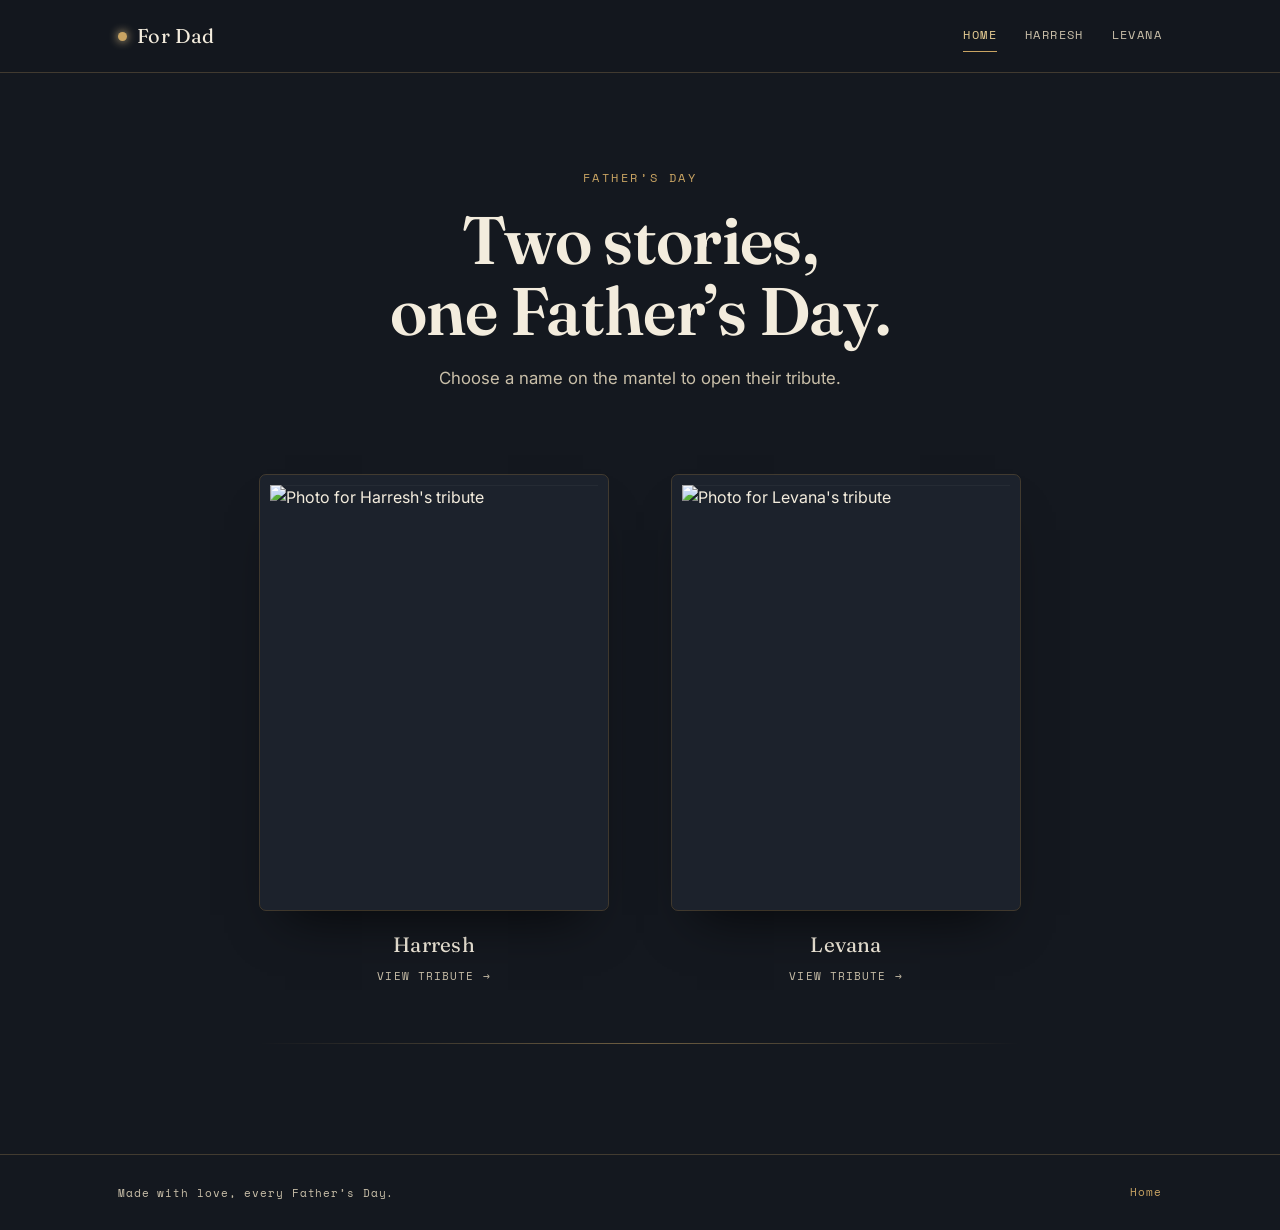
==== index.html @ 80cc2053 "Add files via upload" ====
<!doctype html>
<html lang="en">
<head>
<meta charset="UTF-8" />
<meta name="viewport" content="width=device-width, initial-scale=1.0" />
<title>For Dad — Father's Day</title>
<meta name="description" content="A Father's Day tribute site." />
<link rel="preconnect" href="https://fonts.googleapis.com" />
<link rel="preconnect" href="https://fonts.gstatic.com" crossorigin />
<link
  href="https://fonts.googleapis.com/css2?family=Fraunces:opsz,wght@9..144,400;9..144,600&family=Inter:wght@400;500&family=Space+Mono:wght@400;700&display=swap"
  rel="stylesheet"
/>
<link rel="stylesheet" href="styles.css" />
</head>
<body>

<header class="site-nav">
  <div class="wrap">
    <a class="brand" href="index.html"><span class="mark"></span> For Dad</a>
    <nav class="nav-links" aria-label="Primary">
      <a href="index.html" class="is-current">Home</a>
      <a href="harresh.html">Harresh</a>
      <a href="levana.html">Levana</a>
    </nav>
  </div>
</header>

<main>
  <section class="hero">
    <div class="wrap">
      <p class="eyebrow">Father&rsquo;s Day</p>
      <h1>Two stories,<br />one Father&rsquo;s Day.</h1>
      <p class="lede">Choose a name on the mantel to open their tribute.</p>
    </div>
  </section>

  <section class="mantel">
    <div class="wrap">
      <div class="frame-row">

        <!-- Tile 1 — links to harresh.html -->
        <a class="tile" href="harresh.html" aria-label="Open Harresh's tribute">
          <div class="frame">
            <!-- ✏️ EDIT: replace images/harresh.jpg with the real photo -->
            <img src="images/harresh.jpg" alt="Photo for Harresh's tribute" />
            <div class="glass"></div>
          </div>
          <div class="plate">
            <div class="name">Harresh</div>
            <div class="go">View tribute →</div>
          </div>
        </a>

        <!-- Tile 2 — links to levana.html -->
        <a class="tile" href="levana.html" aria-label="Open Levana's tribute">
          <div class="frame">
            <!-- ✏️ EDIT: replace images/levana.jpg with the real photo -->
            <img src="images/levana.jpg" alt="Photo for Levana's tribute" />
            <div class="glass"></div>
          </div>
          <div class="plate">
            <div class="name">Levana</div>
            <div class="go">View tribute →</div>
          </div>
        </a>

      </div>
      <div class="shelf" aria-hidden="true"></div>
    </div>
  </section>
</main>

<footer class="site-footer">
  <div class="wrap">
    <span>Made with love, every Father&rsquo;s Day.</span>
    <a href="index.html">Home</a>
  </div>
</footer>

</body>
</html>
---- styles.css ----
/* =================================================================
   FATHER'S DAY SITE — shared styles
   Design concept: photographs displayed like framed prints on a
   mantel shelf. The "glass" hover effect is literal — it mimics the
   glass pane of a picture frame catching the light when you look
   at it. Edit the CSS variables below to retheme the whole site.
   ================================================================= */

:root {
  /* ---- Color tokens ---- */
  --ink: #14181f;          /* deep background */
  --ink-soft: #1c222c;      /* panel background, slightly lifted */
  --paper: #f3ecdd;         /* warm cream for light text/sections */
  --paper-dim: #c9bfa9;     /* muted cream for secondary text */
  --gold: #c9a463;          /* brass / frame accent */
  --gold-bright: #e9cf94;   /* brighter brass for glints + hover */
  --clay: #a1583a;          /* warm secondary accent */
  --line: rgba(201, 164, 99, 0.25);

  /* ---- Type tokens ---- */
  --font-display: "Fraunces", "Iowan Old Style", "Palatino Linotype", serif;
  --font-body: "Inter", "Helvetica Neue", Arial, sans-serif;
  --font-utility: "Space Mono", "Courier New", monospace;

  /* ---- Layout tokens ---- */
  --max-width: 1100px;
  --radius: 6px;
}

* { box-sizing: border-box; }

html { scroll-behavior: smooth; }

body {
  margin: 0;
  background: var(--ink);
  color: var(--paper);
  font-family: var(--font-body);
  -webkit-font-smoothing: antialiased;
  line-height: 1.6;
}

img { max-width: 100%; display: block; }

a { color: inherit; text-decoration: none; }

/* Visible keyboard focus everywhere */
a:focus-visible,
button:focus-visible {
  outline: 2px solid var(--gold-bright);
  outline-offset: 4px;
  border-radius: 3px;
}

.wrap {
  max-width: var(--max-width);
  margin: 0 auto;
  padding: 0 28px;
}

/* ---------------------------------------------------------------
   NAV — present on every page, always links home
   --------------------------------------------------------------- */
.site-nav {
  position: sticky;
  top: 0;
  z-index: 50;
  background: rgba(20, 24, 31, 0.82);
  backdrop-filter: blur(10px);
  border-bottom: 1px solid var(--line);
}

.site-nav .wrap {
  display: flex;
  align-items: center;
  justify-content: space-between;
  height: 72px;
}

.brand {
  font-family: var(--font-display);
  font-size: 1.25rem;
  letter-spacing: 0.02em;
  display: flex;
  align-items: center;
  gap: 10px;
}

.brand .mark {
  width: 9px;
  height: 9px;
  border-radius: 50%;
  background: var(--gold);
  box-shadow: 0 0 10px var(--gold-bright);
}

.nav-links {
  display: flex;
  gap: 28px;
  font-family: var(--font-utility);
  font-size: 0.72rem;
  letter-spacing: 0.12em;
  text-transform: uppercase;
}

.nav-links a {
  color: var(--paper-dim);
  padding: 6px 0;
  border-bottom: 1px solid transparent;
  transition: color 0.25s ease, border-color 0.25s ease;
}

.nav-links a:hover { color: var(--gold-bright); }

.nav-links a.is-current {
  color: var(--gold-bright);
  border-bottom-color: var(--gold);
}

/* ---------------------------------------------------------------
   HERO
   --------------------------------------------------------------- */
.hero {
  padding: 96px 0 64px;
  text-align: center;
}

.eyebrow {
  font-family: var(--font-utility);
  font-size: 0.72rem;
  letter-spacing: 0.22em;
  text-transform: uppercase;
  color: var(--gold);
  margin: 0 0 18px;
}

.hero h1 {
  font-family: var(--font-display);
  font-weight: 600;
  font-size: clamp(2.4rem, 6vw, 4.2rem);
  line-height: 1.05;
  margin: 0 0 18px;
  letter-spacing: -0.01em;
}

.hero p.lede {
  max-width: 540px;
  margin: 0 auto;
  color: var(--paper-dim);
  font-size: 1.05rem;
}

/* ---------------------------------------------------------------
   MANTEL — the two-frame picture row on the home page
   --------------------------------------------------------------- */
.mantel {
  padding: 20px 0 110px;
}

.frame-row {
  display: grid;
  grid-template-columns: 1fr 1fr;
  gap: 64px;
  max-width: 760px;
  margin: 0 auto;
}

.tile {
  display: block;
  perspective: 900px;
}

.frame {
  position: relative;
  border-radius: var(--radius);
  border: 10px solid var(--ink-soft);
  outline: 1px solid var(--line);
  overflow: hidden;
  background: var(--ink-soft);
  box-shadow:
    0 1px 0 rgba(255, 255, 255, 0.04) inset,
    0 30px 50px -25px rgba(0, 0, 0, 0.7);
  transition: transform 0.5s ease, box-shadow 0.5s ease, border-color 0.4s ease;
  aspect-ratio: 4 / 5;
}

.frame img {
  width: 100%;
  height: 100%;
  object-fit: cover;
  transition: transform 0.6s ease, filter 0.5s ease;
}

/* the glass pane: a frosted, light-catching overlay sitting
   "above" the photo, exactly as real picture-frame glass would */
.frame .glass {
  position: absolute;
  inset: 0;
  opacity: 0;
  background: linear-gradient(
    160deg,
    rgba(255, 255, 255, 0.32) 0%,
    rgba(255, 255, 255, 0.06) 35%,
    rgba(255, 255, 255, 0.02) 60%,
    rgba(255, 255, 255, 0.16) 100%
  );
  backdrop-filter: blur(3px) saturate(115%);
  -webkit-backdrop-filter: blur(3px) saturate(115%);
  transition: opacity 0.45s ease;
  pointer-events: none;
}

/* the glint: a diagonal streak of light that sweeps across the
   glass on hover, like glass tilting to catch the light */
.frame::after {
  content: "";
  position: absolute;
  top: -60%;
  left: -70%;
  width: 45%;
  height: 220%;
  background: linear-gradient(
    115deg,
    transparent 0%,
    rgba(255, 255, 255, 0.5) 48%,
    transparent 100%
  );
  transform: rotate(8deg) translateX(-120%);
  transition: transform 0.85s ease;
  pointer-events: none;
}

.tile:hover .frame,
.tile:focus-visible .frame {
  transform: translateY(-6px) rotateX(2deg);
  border-color: var(--gold);
  box-shadow:
    0 1px 0 rgba(255, 255, 255, 0.06) inset,
    0 40px 60px -25px rgba(0, 0, 0, 0.8),
    0 0 0 1px var(--line);
}

.tile:hover .frame .glass,
.tile:focus-visible .frame .glass {
  opacity: 1;
}

.tile:hover .frame::after,
.tile:focus-visible .frame::after {
  transform: rotate(8deg) translateX(220%);
}

.tile:hover .frame img,
.tile:focus-visible .frame img {
  transform: scale(1.04);
}

.plate {
  margin-top: 18px;
  text-align: center;
}

.plate .name {
  font-family: var(--font-display);
  font-size: 1.3rem;
  letter-spacing: 0.01em;
  color: var(--paper);
}

.plate .go {
  display: inline-flex;
  align-items: center;
  gap: 6px;
  margin-top: 4px;
  font-family: var(--font-utility);
  font-size: 0.68rem;
  letter-spacing: 0.1em;
  text-transform: uppercase;
  color: var(--paper-dim);
  transition: color 0.3s ease, gap 0.3s ease;
}

.tile:hover .plate .go,
.tile:focus-visible .plate .go {
  color: var(--gold-bright);
  gap: 10px;
}

.shelf {
  max-width: 760px;
  margin: 56px auto 0;
  height: 1px;
  background: linear-gradient(90deg, transparent, var(--gold), transparent);
  opacity: 0.5;
}

/* ---------------------------------------------------------------
   TRIBUTE PAGE LAYOUT
   --------------------------------------------------------------- */
.tribute {
  padding: 64px 0 120px;
}

.tribute-grid {
  display: grid;
  grid-template-columns: 360px 1fr;
  gap: 64px;
  align-items: start;
}

.tribute .frame {
  aspect-ratio: 4 / 5;
  border-width: 12px;
}

.tribute .frame .glass { opacity: 0.35; }

.tribute-copy h1 {
  font-family: var(--font-display);
  font-weight: 600;
  font-size: clamp(2.2rem, 5vw, 3.2rem);
  margin: 0 0 6px;
}

.tribute-copy .role {
  font-family: var(--font-utility);
  font-size: 0.72rem;
  letter-spacing: 0.2em;
  text-transform: uppercase;
  color: var(--gold);
  margin: 0 0 28px;
}

.tribute-copy p {
  color: var(--paper-dim);
  max-width: 540px;
}

.tribute-copy .edit-note {
  margin-top: 28px;
  padding: 14px 16px;
  border: 1px dashed var(--line);
  border-radius: var(--radius);
  font-family: var(--font-utility);
  font-size: 0.75rem;
  color: var(--gold);
  background: rgba(201, 164, 99, 0.06);
}

.quote-block {
  margin: 36px 0;
  padding-left: 22px;
  border-left: 2px solid var(--gold);
}

.quote-block p {
  font-family: var(--font-display);
  font-style: italic;
  font-size: 1.25rem;
  color: var(--paper);
  margin: 0;
}

.back-home {
  display: inline-flex;
  align-items: center;
  gap: 8px;
  margin-top: 40px;
  padding: 12px 22px;
  border: 1px solid var(--gold);
  border-radius: 999px;
  font-family: var(--font-utility);
  font-size: 0.72rem;
  letter-spacing: 0.12em;
  text-transform: uppercase;
  color: var(--gold-bright);
  transition: background 0.3s ease, color 0.3s ease;
}

.back-home:hover {
  background: var(--gold);
  color: var(--ink);
}

/* ---------------------------------------------------------------
   FOOTER — second route back to home from every page
   --------------------------------------------------------------- */
.site-footer {
  border-top: 1px solid var(--line);
  padding: 28px 0;
}

.site-footer .wrap {
  display: flex;
  align-items: center;
  justify-content: space-between;
  flex-wrap: wrap;
  gap: 12px;
  font-family: var(--font-utility);
  font-size: 0.7rem;
  letter-spacing: 0.08em;
  color: var(--paper-dim);
}

.site-footer a {
  color: var(--gold);
  border-bottom: 1px solid transparent;
  transition: border-color 0.25s ease;
}

.site-footer a:hover { border-color: var(--gold); }

/* ---------------------------------------------------------------
   RESPONSIVE
   --------------------------------------------------------------- */
@media (max-width: 760px) {
  .frame-row {
    grid-template-columns: 1fr;
    gap: 48px;
    max-width: 360px;
  }

  .tribute-grid {
    grid-template-columns: 1fr;
  }

  .tribute .frame {
    max-width: 320px;
    margin: 0 auto;
  }

  .nav-links { gap: 18px; }

  .hero { padding: 72px 0 48px; }
}

@media (max-width: 380px) {
  .nav-links { gap: 14px; font-size: 0.66rem; }
  .brand { font-size: 1.1rem; }
}

/* ---------------------------------------------------------------
   REDUCED MOTION
   --------------------------------------------------------------- */
@media (prefers-reduced-motion: reduce) {
  .frame,
  .frame img,
  .frame .glass,
  .frame::after,
  .plate .go,
  .back-home {
    transition: none !important;
  }
}
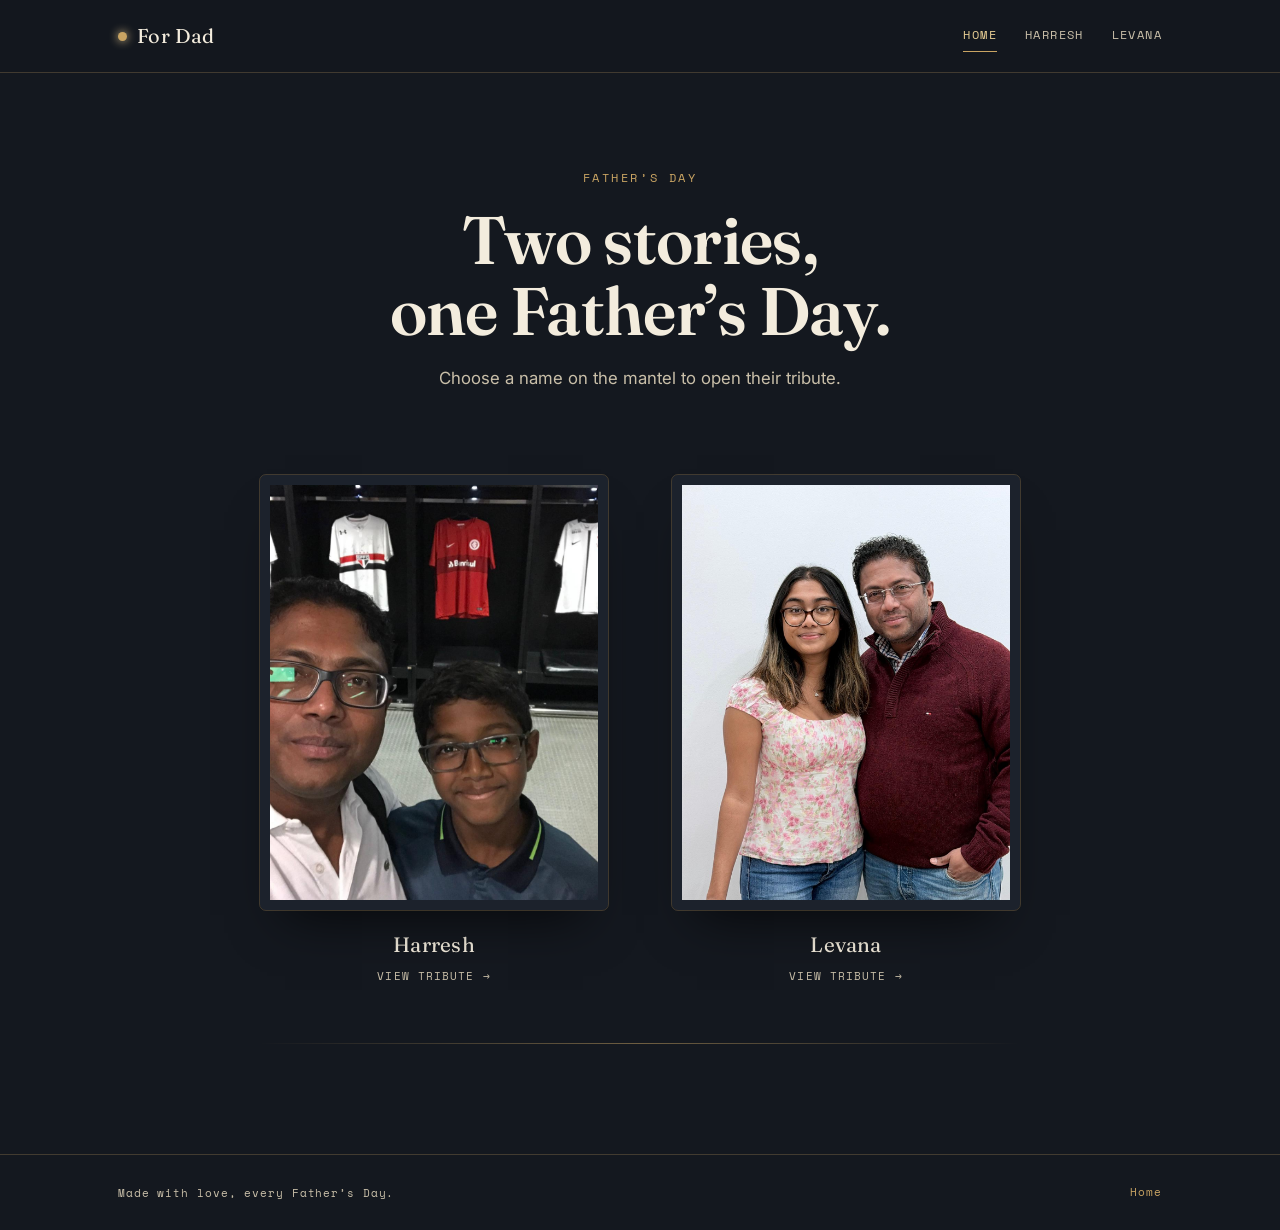
==== commit 036c47ba: "Update image source paths for Harresh and Levana" ====
--- a/index.html
+++ b/index.html
@@ -43,7 +43,7 @@
         <a class="tile" href="harresh.html" aria-label="Open Harresh's tribute">
           <div class="frame">
             <!-- ✏️ EDIT: replace images/harresh.jpg with the real photo -->
-            <img src="images/harresh.jpg" alt="Photo for Harresh's tribute" />
+            <img src="Harresh Dad 1.jpeg" alt="Photo for Harresh's tribute" />
             <div class="glass"></div>
           </div>
           <div class="plate">
@@ -56,7 +56,7 @@
         <a class="tile" href="levana.html" aria-label="Open Levana's tribute">
           <div class="frame">
             <!-- ✏️ EDIT: replace images/levana.jpg with the real photo -->
-            <img src="images/levana.jpg" alt="Photo for Levana's tribute" />
+            <img src="Acca Dad 2.jpeg" alt="Photo for Levana's tribute" />
             <div class="glass"></div>
           </div>
           <div class="plate">
